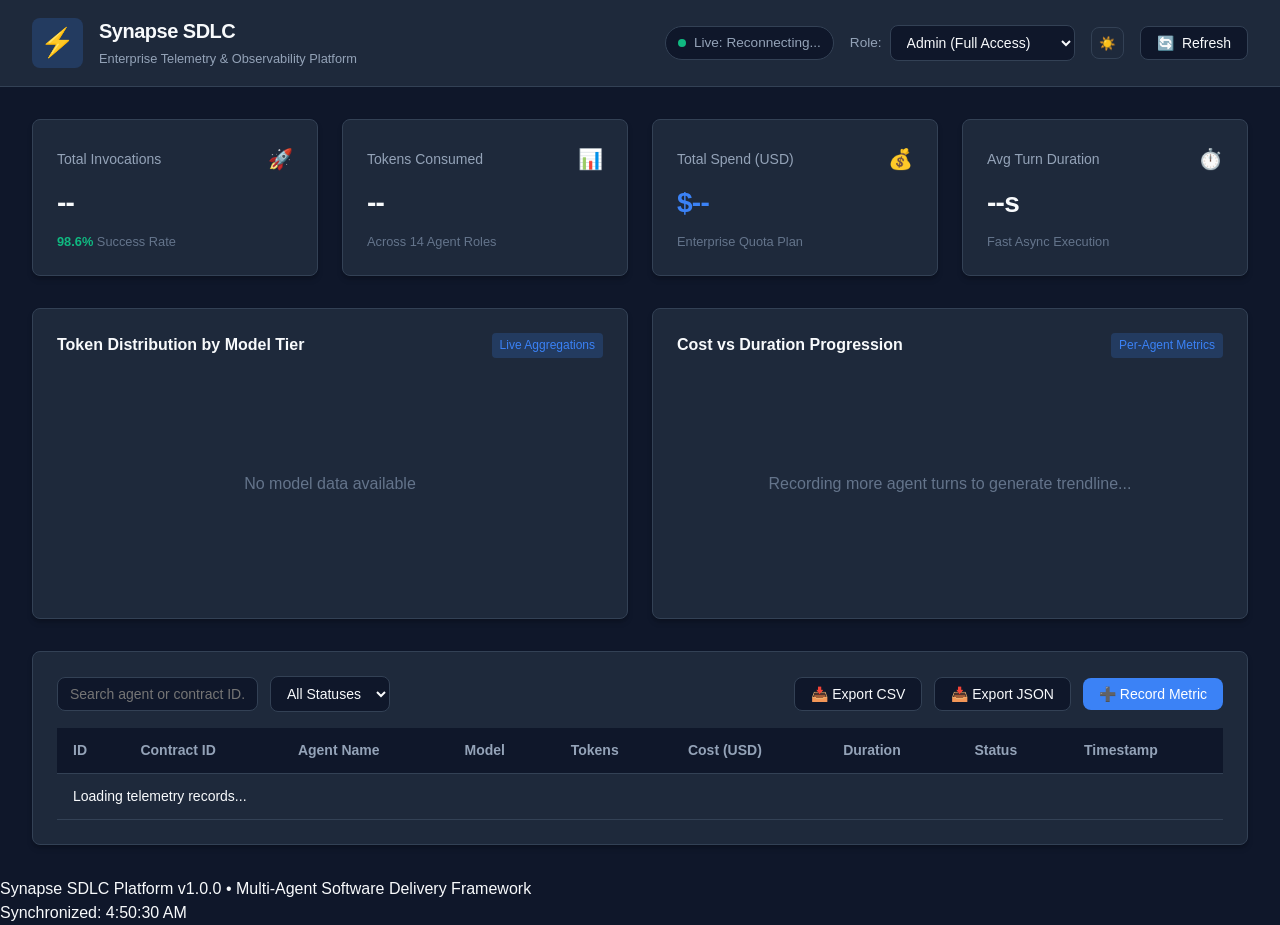
==== index.html @ 33625851 "feat(telemetry-platform): complete SDLC delivery for enterprise dashboard and real-time SSE stream" ====
<!DOCTYPE html>
<html lang="en" data-theme="dark">
<head>
  <meta charset="UTF-8">
  <meta name="viewport" content="width=device-width, initial-scale=1.0">
  <title>Synapse SDLC — Enterprise Telemetry & Observability Hub</title>
  <link rel="stylesheet" href="styles.css">
</head>
<body>
  <div class="app-shell">
    <!-- Top Navigation Header -->
    <header class="top-nav">
      <div class="nav-brand">
        <div class="brand-logo">⚡</div>
        <div>
          <h1>Synapse SDLC</h1>
          <span class="brand-subtitle">Enterprise Telemetry & Observability Platform</span>
        </div>
      </div>
      
      <div class="nav-actions">
        <!-- Live Status Pill -->
        <div class="status-indicator">
          <span class="status-dot pulse"></span>
          <span id="system-status-text">Live: Ready</span>
        </div>

        <!-- Role Selector -->
        <div class="role-selector-wrap">
          <label for="role-select">Role:</label>
          <select id="role-select" class="control-select">
            <option value="admin" selected>Admin (Full Access)</option>
            <option value="operator">Operator (Read/Write)</option>
            <option value="viewer">Viewer (Read Only)</option>
          </select>
        </div>

        <!-- Theme Toggle -->
        <button id="theme-toggle" class="btn-icon" title="Toggle Light/Dark Theme">
          <span id="theme-icon">☀️</span>
        </button>

        <!-- Refresh Button -->
        <button id="btn-refresh" class="btn btn-secondary">
          <span>🔄</span> Refresh
        </button>
      </div>
    </header>

    <!-- Main Content Area -->
    <main class="main-content">
      <!-- KPI Stats Banner -->
      <section class="kpi-grid">
        <div class="kpi-card">
          <div class="kpi-header">
            <span class="kpi-title">Total Invocations</span>
            <span class="kpi-icon">🚀</span>
          </div>
          <div class="kpi-value" id="kpi-total-runs">--</div>
          <div class="kpi-subtitle"><span class="trend-up" id="kpi-success-rate">98.6%</span> Success Rate</div>
        </div>

        <div class="kpi-card">
          <div class="kpi-header">
            <span class="kpi-title">Tokens Consumed</span>
            <span class="kpi-icon">📊</span>
          </div>
          <div class="kpi-value" id="kpi-total-tokens">--</div>
          <div class="kpi-subtitle">Across 14 Agent Roles</div>
        </div>

        <div class="kpi-card">
          <div class="kpi-header">
            <span class="kpi-title">Total Spend (USD)</span>
            <span class="kpi-icon">💰</span>
          </div>
          <div class="kpi-value highlight" id="kpi-total-spend">$--</div>
          <div class="kpi-subtitle">Enterprise Quota Plan</div>
        </div>

        <div class="kpi-card">
          <div class="kpi-header">
            <span class="kpi-title">Avg Turn Duration</span>
            <span class="kpi-icon">⏱️</span>
          </div>
          <div class="kpi-value" id="kpi-avg-duration">--s</div>
          <div class="kpi-subtitle">Fast Async Execution</div>
        </div>
      </section>

      <!-- Charts Section -->
      <section class="charts-grid">
        <div class="chart-card">
          <div class="chart-header">
            <h3>Token Distribution by Model Tier</h3>
            <span class="badge">Live Aggregations</span>
          </div>
          <div class="chart-body" id="model-chart-container">
            <!-- Native SVG Bar Chart dynamically injected here -->
          </div>
        </div>

        <div class="chart-card">
          <div class="chart-header">
            <h3>Cost vs Duration Progression</h3>
            <span class="badge">Per-Agent Metrics</span>
          </div>
          <div class="chart-body" id="timeline-chart-container">
            <!-- Native SVG Timeline / Line Chart dynamically injected here -->
          </div>
        </div>
      </section>

      <!-- Interactive Data Table & Controls -->
      <section class="table-section">
        <div class="table-controls-bar">
          <div class="filter-group">
            <input type="text" id="filter-search" class="control-input" placeholder="Search agent or contract ID...">
            <select id="filter-status" class="control-select">
              <option value="all">All Statuses</option>
              <option value="success">Success</option>
              <option value="warning">Warning</option>
              <option value="error">Error</option>
            </select>
          </div>

          <div class="action-group">
            <button id="btn-export-csv" class="btn btn-secondary">📥 Export CSV</button>
            <button id="btn-export-json" class="btn btn-secondary">📥 Export JSON</button>
            <button id="btn-add-metric" class="btn btn-primary">➕ Record Metric</button>
            <button id="btn-purge-data" class="btn btn-danger" style="display:none;">🗑️ Purge</button>
          </div>
        </div>

        <!-- Telemetry Table -->
        <div class="table-container">
          <table class="data-table" id="telemetry-table">
            <thead>
              <tr>
                <th>ID</th>
                <th>Contract ID</th>
                <th>Agent Name</th>
                <th>Model</th>
                <th>Tokens</th>
                <th>Cost (USD)</th>
                <th>Duration</th>
                <th>Status</th>
                <th>Timestamp</th>
              </tr>
            </thead>
            <tbody id="telemetry-tbody">
              <tr>
                <td colspan="9" class="text-center">Loading telemetry records...</td>
              </tr>
            </tbody>
          </table>
        </div>
      </section>
    </main>

    <!-- Modal: Record New Metric -->
    <div id="modal-metric" class="modal-backdrop" style="display: none;">
      <div class="modal-box">
        <div class="modal-header">
          <h3>Record Agent Turn Metric</h3>
          <button id="modal-close" class="btn-close">&times;</button>
        </div>
        <form id="form-record-metric">
          <div class="form-group">
            <label>Agent Contract ID:</label>
            <select id="form-contract-id" class="control-select" required>
              <option value="AC-ORCH">AC-ORCH (Synapse Master Orchestrator)</option>
              <option value="AC-000">AC-000 (Ticket Analyzer)</option>
              <option value="AC-001">AC-001 (Problem Decomposer)</option>
              <option value="AC-002">AC-002 (Design Architect)</option>
              <option value="AC-002A">AC-002A (Design Critic)</option>
              <option value="AC-003A">AC-003A (Scaffolder)</option>
              <option value="AC-003B">AC-003B (Code Builder)</option>
              <option value="AC-003C">AC-003C (Targeted Fixer)</option>
              <option value="AC-004">AC-004 (Requirement Verifier)</option>
              <option value="AC-005">AC-005 (Risk Critic)</option>
              <option value="AC-006">AC-006 (Automated Test Engineer)</option>
              <option value="AC-007">AC-007 (Documentation Engine)</option>
              <option value="AC-008">AC-008 (IaC & DevOps Specialist)</option>
              <option value="AC-009">AC-009 (Automated Code Reviewer)</option>
            </select>
          </div>

          <div class="form-group">
            <label>Model Engine:</label>
            <select id="form-model" class="control-select" required>
              <option value="Claude Sonnet 5">Claude Sonnet 5 (Reasoning Tier)</option>
              <option value="GPT-5.3-Codex">GPT-5.3-Codex (Coding Tier)</option>
              <option value="Claude Haiku 4.5">Claude Haiku 4.5 (Ingestion Tier)</option>
              <option value="Gemini 3.8 Flash">Gemini 3.8 Flash</option>
              <option value="GPT-4o">GPT-4o</option>
            </select>
          </div>

          <div class="form-row">
            <div class="form-group">
              <label>Tokens Consumed:</label>
              <input type="number" id="form-tokens" class="control-input" value="2500" min="1" required>
            </div>
            <div class="form-group">
              <label>Duration (seconds):</label>
              <input type="number" id="form-duration" class="control-input" step="0.1" value="1.5" min="0.01" required>
            </div>
          </div>

          <div class="form-group">
            <label>Execution Status:</label>
            <select id="form-status" class="control-select">
              <option value="success" selected>Success</option>
              <option value="warning">Warning</option>
              <option value="error">Error</option>
            </select>
          </div>

          <div class="modal-footer">
            <button type="button" id="btn-cancel-modal" class="btn btn-secondary">Cancel</button>
            <button type="submit" class="btn btn-primary">Save Metric</button>
          </div>
        </form>
      </div>
    </div>

    <!-- Toast Container -->
    <div id="toast-container" class="toast-container"></div>

    <!-- Footer -->
    <footer class="app-footer">
      <div>Synapse SDLC Platform v1.0.0 &bull; Multi-Agent Software Delivery Framework</div>
      <div id="footer-last-sync">Synchronized: Live</div>
    </footer>
  </div>

  <script src="app.js"></script>
</body>
</html>
---- styles.css ----
/* Modern CSS Design System with Dark/Light Variable Engine */

:root {
  --bg-primary: #0f172a;
  --bg-secondary: #1e293b;
  --bg-card: #1e293b;
  --border-color: #334155;
  --text-primary: #f8fafc;
  --text-secondary: #94a3b8;
  --text-muted: #64748b;
  --accent-primary: #3b82f6;
  --accent-hover: #2563eb;
  --accent-glow: rgba(59, 130, 246, 0.2);
  --success: #10b981;
  --warning: #f59e0b;
  --danger: #ef4444;
  --card-shadow: 0 4px 6px -1px rgba(0, 0, 0, 0.2), 0 2px 4px -2px rgba(0, 0, 0, 0.2);
  --radius: 8px;
  --font-family: -apple-system, BlinkMacSystemFont, "Segoe UI", Roboto, Oxygen, Ubuntu, Cantarell, sans-serif;
}

[data-theme="light"] {
  --bg-primary: #f8fafc;
  --bg-secondary: #ffffff;
  --bg-card: #ffffff;
  --border-color: #e2e8f0;
  --text-primary: #0f172a;
  --text-secondary: #475569;
  --text-muted: #94a3b8;
  --accent-primary: #2563eb;
  --accent-hover: #1d4ed8;
  --accent-glow: rgba(37, 99, 235, 0.15);
  --card-shadow: 0 4px 6px -1px rgba(0, 0, 0, 0.05), 0 2px 4px -2px rgba(0, 0, 0, 0.05);
}

* {
  box-sizing: border-box;
  margin: 0;
  padding: 0;
}

body {
  font-family: var(--font-family);
  background-color: var(--bg-primary);
  color: var(--text-primary);
  min-height: 100vh;
  line-height: 1.5;
  transition: background-color 0.2s, color 0.2s;
}

.app-shell {
  display: flex;
  flex-direction: column;
  min-height: 100vh;
}

/* Top Navigation */
.top-nav {
  display: flex;
  justify-content: space-between;
  align-items: center;
  padding: 1rem 2rem;
  background-color: var(--bg-secondary);
  border-bottom: 1px solid var(--border-color);
}

.nav-brand {
  display: flex;
  align-items: center;
  gap: 1rem;
}

.brand-logo {
  font-size: 1.75rem;
  background: var(--accent-glow);
  padding: 0.25rem 0.5rem;
  border-radius: var(--radius);
}

.nav-brand h1 {
  font-size: 1.25rem;
  font-weight: 700;
  letter-spacing: -0.025em;
}

.brand-subtitle {
  font-size: 0.8rem;
  color: var(--text-secondary);
}

.nav-actions {
  display: flex;
  align-items: center;
  gap: 1rem;
}

.status-indicator {
  display: flex;
  align-items: center;
  gap: 0.5rem;
  font-size: 0.85rem;
  color: var(--text-secondary);
  background: var(--bg-primary);
  padding: 0.35rem 0.75rem;
  border-radius: 9999px;
  border: 1px solid var(--border-color);
}

.status-dot {
  width: 8px;
  height: 8px;
  border-radius: 50%;
  background-color: var(--success);
}

.pulse {
  animation: pulse-animation 2s infinite;
}

@keyframes pulse-animation {
  0% { transform: scale(0.95); box-shadow: 0 0 0 0 rgba(16, 185, 129, 0.7); }
  70% { transform: scale(1); box-shadow: 0 0 0 6px rgba(16, 185, 129, 0); }
  100% { transform: scale(0.95); box-shadow: 0 0 0 0 rgba(16, 185, 129, 0); }
}

.role-selector-wrap {
  display: flex;
  align-items: center;
  gap: 0.5rem;
  font-size: 0.85rem;
  color: var(--text-secondary);
}

/* Main Layout */
.main-content {
  flex: 1;
  padding: 2rem;
  max-width: 1400px;
  margin: 0 auto;
  width: 100%;
  display: flex;
  flex-direction: column;
  gap: 2rem;
}

/* KPI Grid */
.kpi-grid {
  display: grid;
  grid-template-columns: repeat(auto-fit, minmax(240px, 1fr));
  gap: 1.5rem;
}

.kpi-card {
  background-color: var(--bg-card);
  border: 1px solid var(--border-color);
  border-radius: var(--radius);
  padding: 1.5rem;
  box-shadow: var(--card-shadow);
  display: flex;
  flex-direction: column;
  gap: 0.5rem;
}

.kpi-header {
  display: flex;
  justify-content: space-between;
  align-items: center;
}

.kpi-title {
  font-size: 0.875rem;
  color: var(--text-secondary);
  font-weight: 500;
}

.kpi-icon {
  font-size: 1.25rem;
}

.kpi-value {
  font-size: 1.75rem;
  font-weight: 700;
  letter-spacing: -0.025em;
}

.kpi-value.highlight {
  color: var(--accent-primary);
}

.kpi-subtitle {
  font-size: 0.8rem;
  color: var(--text-muted);
}

.trend-up {
  color: var(--success);
  font-weight: 600;
}

/* Charts Grid */
.charts-grid {
  display: grid;
  grid-template-columns: repeat(auto-fit, minmax(450px, 1fr));
  gap: 1.5rem;
}

.chart-card {
  background-color: var(--bg-card);
  border: 1px solid var(--border-color);
  border-radius: var(--radius);
  padding: 1.5rem;
  box-shadow: var(--card-shadow);
}

.chart-header {
  display: flex;
  justify-content: space-between;
  align-items: center;
  margin-bottom: 1rem;
}

.chart-header h3 {
  font-size: 1rem;
  font-weight: 600;
}

.badge {
  font-size: 0.75rem;
  background: var(--accent-glow);
  color: var(--accent-primary);
  padding: 0.2rem 0.5rem;
  border-radius: 4px;
  font-weight: 500;
}

.chart-body {
  height: 220px;
  display: flex;
  align-items: center;
  justify-content: center;
}

/* Table Section */
.table-section {
  background-color: var(--bg-card);
  border: 1px solid var(--border-color);
  border-radius: var(--radius);
  padding: 1.5rem;
  box-shadow: var(--card-shadow);
  display: flex;
  flex-direction: column;
  gap: 1rem;
}

.table-controls-bar {
  display: flex;
  justify-content: space-between;
  align-items: center;
  flex-wrap: wrap;
  gap: 1rem;
}

.filter-group, .action-group {
  display: flex;
  align-items: center;
  gap: 0.75rem;
  flex-wrap: wrap;
}

.table-container {
  overflow-x: auto;
}

.data-table {
  width: 100%;
  border-collapse: collapse;
  text-align: left;
  font-size: 0.875rem;
}

.data-table th {
  background-color: var(--bg-primary);
  padding: 0.75rem 1rem;
  color: var(--text-secondary);
  font-weight: 600;
  border-bottom: 1px solid var(--border-color);
}

.data-table td {
  padding: 0.75rem 1rem;
  border-bottom: 1px solid var(--border-color);
  color: var(--text-primary);
}

.data-table tr:hover {
  background-color: rgba(59, 130, 246, 0.05);
}

.tag {
  display: inline-block;
  padding: 0.2rem 0.5rem;
  border-radius: 4px;
  font-size: 0.75rem;
  font-weight: 600;
  text-transform: uppercase;
}

.tag-success { background: rgba(16, 185, 129, 0.15); color: var(--success); }
.tag-warning { background: rgba(245, 158, 11, 0.15); color: var(--warning); }
.tag-error { background: rgba(239, 68, 68, 0.15); color: var(--danger); }

/* Buttons & Inputs */
.btn {
  padding: 0.5rem 1rem;
  border-radius: var(--radius);
  border: none;
  font-size: 0.875rem;
  font-weight: 500;
  cursor: pointer;
  display: inline-flex;
  align-items: center;
  gap: 0.5rem;
  transition: all 0.15s;
}

.btn-primary {
  background-color: var(--accent-primary);
  color: #ffffff;
}

.btn-primary:hover { background-color: var(--accent-hover); }

.btn-secondary {
  background-color: var(--bg-primary);
  color: var(--text-primary);
  border: 1px solid var(--border-color);
}

.btn-secondary:hover { background-color: var(--border-color); }

.btn-danger {
  background-color: var(--danger);
  color: #ffffff;
}

.btn-icon {
  background: none;
  border: 1px solid var(--border-color);
  border-radius: var(--radius);
  padding: 0.45rem;
  cursor: pointer;
  color: var(--text-primary);
}

.control-input, .control-select {
  background-color: var(--bg-primary);
  color: var(--text-primary);
  border: 1px solid var(--border-color);
  padding: 0.5rem 0.75rem;
  border-radius: var(--radius);
  font-size: 0.875rem;
  outline: none;
}

.control-input:focus, .control-select:focus {
  border-color: var(--accent-primary);
}

/* Modal */
.modal-backdrop {
  position: fixed;
  top: 0; left: 0; right: 0; bottom: 0;
  background: rgba(0, 0, 0, 0.6);
  display: flex;
  align-items: center;
  justify-content: center;
  z-index: 999;
}

.modal-box {
  background: var(--bg-card);
  border: 1px solid var(--border-color);
  border-radius: var(--radius);
  width: 90%;
  max-width: 500px;
  padding: 1.5rem;
  box-shadow: 0 20px 25px -5px rgba(0, 0, 0, 0.5);
}

.modal-header {
  display: flex;
  justify-content: space-between;
  align-items: center;
  margin-bottom: 1.25rem;
}

.btn-close {
  background: none;
  border: none;
  font-size: 1.5rem;
  color: var(--text-secondary);
  cursor: pointer;
}

.form-group {
  margin-bottom: 1rem;
  display: flex;
  flex-direction: column;
  gap: 0.35rem;
}

.form-group label {
  font-size: 0.85rem;
  color: var(--text-secondary);
}

.form-row {
  display: grid;
  grid-template-columns: 1fr 1fr;
  gap: 1rem;
}

.modal-footer {
  display: flex;
  justify-content: flex-end;
  gap: 0.75rem;
  margin-top: 1.5rem;
}

/* Toast Notifications */
.toast-container {
  position: fixed;
  bottom: 2rem;
  right: 2rem;
  display: flex;
  flex-direction: column;
  gap: 0.75rem;
  z-index: 1000;
  pointer-events: none;
}

.toast {
  background: var(--bg-secondary);
  border: 1px solid var(--border-color);
  color: var(--text-primary);
  padding: 0.75rem 1.25rem;
  border-radius: var(--radius);
  box-shadow: 0 10px 15px -3px rgba(0, 0, 0, 0.3);
  font-size: 0.875rem;
  display: flex;
  align-items: center;
  gap: 0.75rem;
  animation: slide-in 0.3s cubic-bezier(0.16, 1, 0.3, 1);
  pointer-events: auto;
  min-width: 280px;
  max-width: 400px;
}

.toast-success { border-left: 4px solid var(--success); }
.toast-warning { border-left: 4px solid var(--warning); }
.toast-error { border-left: 4px solid var(--danger); }
.toast-info { border-left: 4px solid var(--accent-primary); }

@keyframes slide-in {
  from { transform: translateX(100%); opacity: 0; }
  to { transform: translateX(0); opacity: 1; }
}
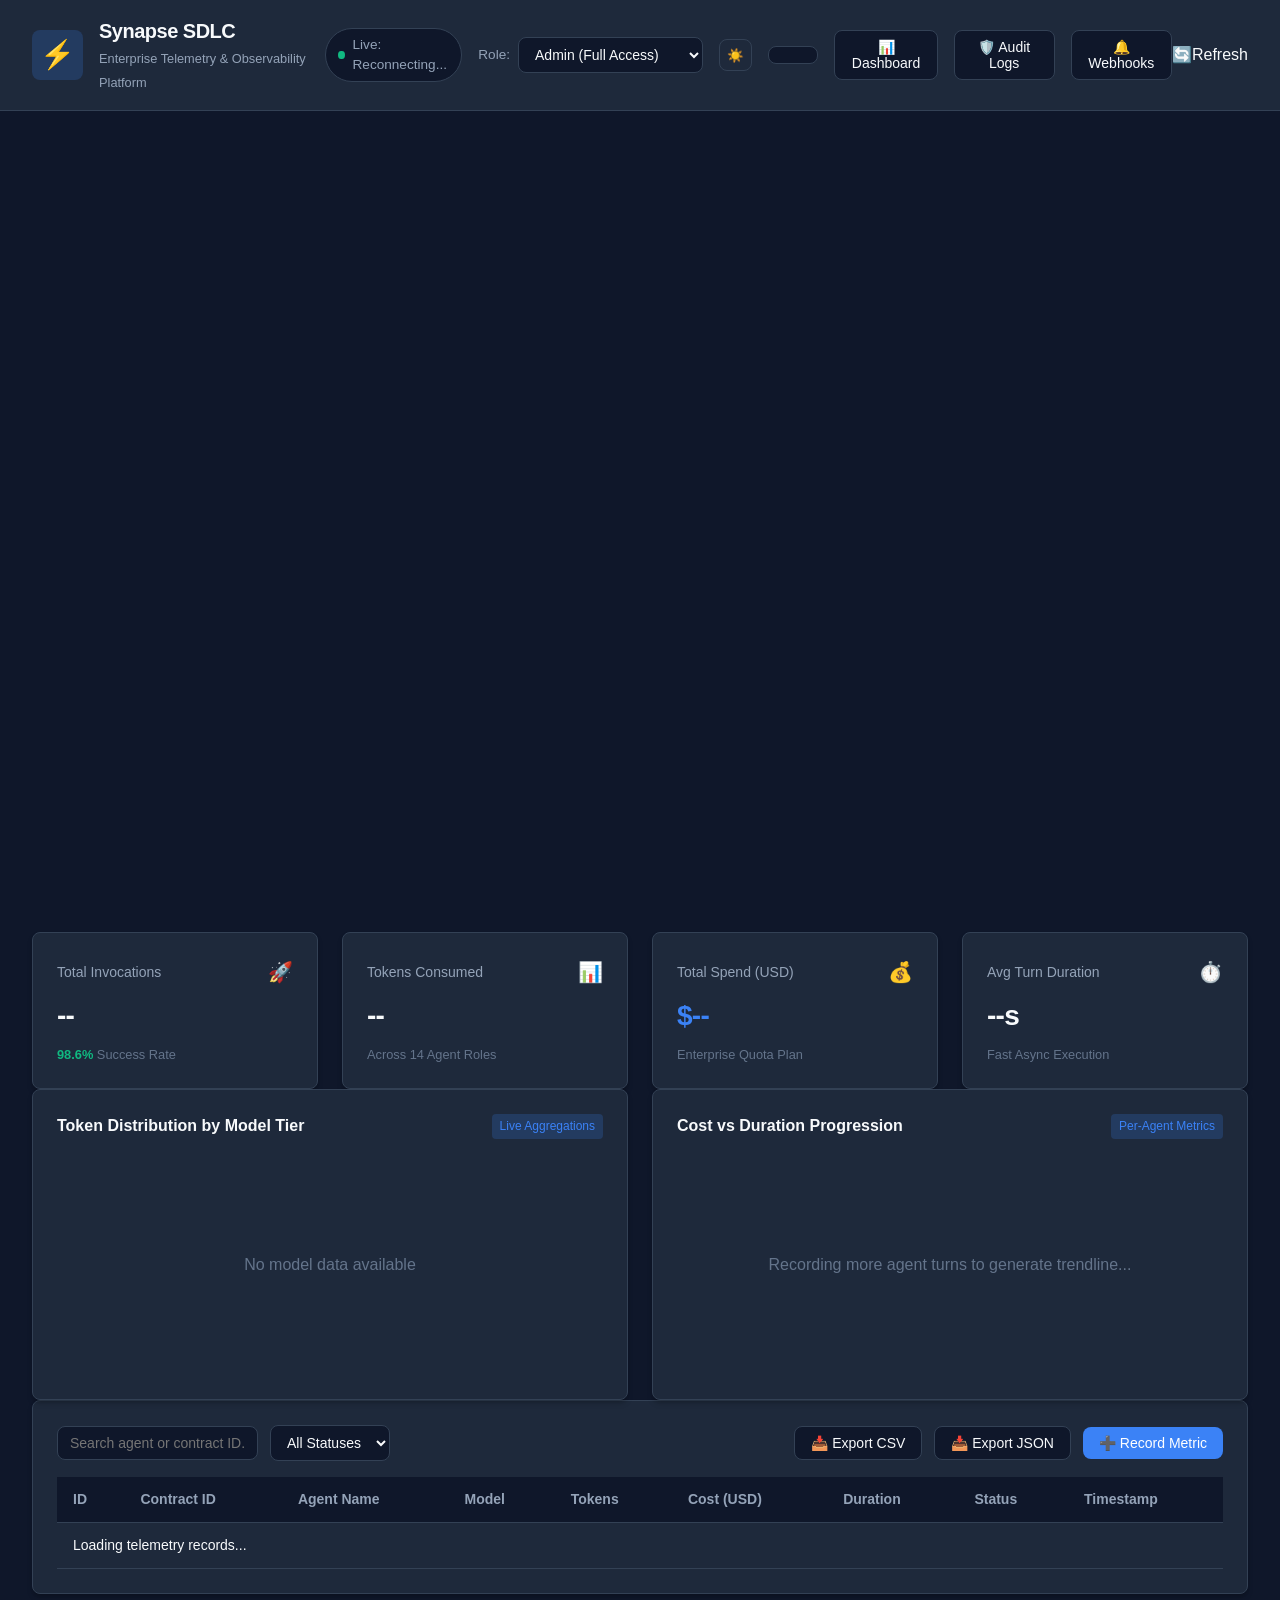
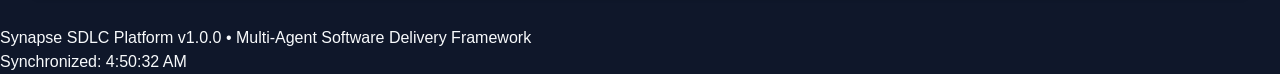
==== commit ea8a4b04: "feat(audit-and-webhooks): complete Ticket 3 enterprise audit logging and webhook alerting" ====
--- a/index.html
+++ b/index.html
@@ -42,6 +42,13 @@
 
         <!-- Refresh Button -->
         <button id="btn-refresh" class="btn btn-secondary">
+          <!-- Tab Navigation -->
+          <div class="nav-tabs" style="display:flex; gap:0.5rem; margin-right:1rem;">
+            <button id="tab-dashboard" class="btn btn-secondary active">📊 Dashboard</button>
+            <button id="tab-audit" class="btn btn-secondary">🛡️ Audit Logs</button>
+            <button id="tab-webhooks" class="btn btn-secondary">🔔 Webhooks</button>
+          </div>
+
           <span>🔄</span> Refresh
         </button>
       </div>
@@ -49,113 +56,209 @@
 
     <!-- Main Content Area -->
     <main class="main-content">
-      <!-- KPI Stats Banner -->
-      <section class="kpi-grid">
-        <div class="kpi-card">
-          <div class="kpi-header">
-            <span class="kpi-title">Total Invocations</span>
-            <span class="kpi-icon">🚀</span>
-          </div>
-          <div class="kpi-value" id="kpi-total-runs">--</div>
-          <div class="kpi-subtitle"><span class="trend-up" id="kpi-success-rate">98.6%</span> Success Rate</div>
-        </div>
-
-        <div class="kpi-card">
-          <div class="kpi-header">
-            <span class="kpi-title">Tokens Consumed</span>
-            <span class="kpi-icon">📊</span>
-          </div>
-          <div class="kpi-value" id="kpi-total-tokens">--</div>
-          <div class="kpi-subtitle">Across 14 Agent Roles</div>
-        </div>
-
-        <div class="kpi-card">
-          <div class="kpi-header">
-            <span class="kpi-title">Total Spend (USD)</span>
-            <span class="kpi-icon">💰</span>
-          </div>
-          <div class="kpi-value highlight" id="kpi-total-spend">$--</div>
-          <div class="kpi-subtitle">Enterprise Quota Plan</div>
-        </div>
-
-        <div class="kpi-card">
-          <div class="kpi-header">
-            <span class="kpi-title">Avg Turn Duration</span>
-            <span class="kpi-icon">⏱️</span>
-          </div>
-          <div class="kpi-value" id="kpi-avg-duration">--s</div>
-          <div class="kpi-subtitle">Fast Async Execution</div>
-        </div>
-      </section>
-
-      <!-- Charts Section -->
-      <section class="charts-grid">
-        <div class="chart-card">
-          <div class="chart-header">
-            <h3>Token Distribution by Model Tier</h3>
-            <span class="badge">Live Aggregations</span>
-          </div>
-          <div class="chart-body" id="model-chart-container">
-            <!-- Native SVG Bar Chart dynamically injected here -->
-          </div>
-        </div>
-
-        <div class="chart-card">
-          <div class="chart-header">
-            <h3>Cost vs Duration Progression</h3>
-            <span class="badge">Per-Agent Metrics</span>
-          </div>
-          <div class="chart-body" id="timeline-chart-container">
-            <!-- Native SVG Timeline / Line Chart dynamically injected here -->
-          </div>
-        </div>
-      </section>
-
-      <!-- Interactive Data Table & Controls -->
-      <section class="table-section">
-        <div class="table-controls-bar">
-          <div class="filter-group">
-            <input type="text" id="filter-search" class="control-input" placeholder="Search agent or contract ID...">
-            <select id="filter-status" class="control-select">
-              <option value="all">All Statuses</option>
-              <option value="success">Success</option>
-              <option value="warning">Warning</option>
-              <option value="error">Error</option>
-            </select>
-          </div>
-
-          <div class="action-group">
-            <button id="btn-export-csv" class="btn btn-secondary">📥 Export CSV</button>
-            <button id="btn-export-json" class="btn btn-secondary">📥 Export JSON</button>
-            <button id="btn-add-metric" class="btn btn-primary">➕ Record Metric</button>
-            <button id="btn-purge-data" class="btn btn-danger" style="display:none;">🗑️ Purge</button>
-          </div>
-        </div>
-
-        <!-- Telemetry Table -->
-        <div class="table-container">
-          <table class="data-table" id="telemetry-table">
-            <thead>
-              <tr>
-                <th>ID</th>
-                <th>Contract ID</th>
-                <th>Agent Name</th>
-                <th>Model</th>
-                <th>Tokens</th>
-                <th>Cost (USD)</th>
-                <th>Duration</th>
-                <th>Status</th>
-                <th>Timestamp</th>
-              </tr>
-            </thead>
-            <tbody id="telemetry-tbody">
-              <tr>
-                <td colspan="9" class="text-center">Loading telemetry records...</td>
-              </tr>
-            </tbody>
-          </table>
-        </div>
-      </section>
+      <!-- VIEW 1: Main Dashboard -->
+      <div id="view-dashboard" class="view-panel">
+        <!-- KPI Stats Banner -->
+        <section class="kpi-grid">
+          <div class="kpi-card">
+            <div class="kpi-header">
+              <span class="kpi-title">Total Invocations</span>
+              <span class="kpi-icon">🚀</span>
+            </div>
+            <div class="kpi-value" id="kpi-total-runs">--</div>
+            <div class="kpi-subtitle"><span class="trend-up" id="kpi-success-rate">98.6%</span> Success Rate</div>
+          </div>
+
+          <div class="kpi-card">
+            <div class="kpi-header">
+              <span class="kpi-title">Tokens Consumed</span>
+              <span class="kpi-icon">📊</span>
+            </div>
+            <div class="kpi-value" id="kpi-total-tokens">--</div>
+            <div class="kpi-subtitle">Across 14 Agent Roles</div>
+          </div>
+
+          <div class="kpi-card">
+            <div class="kpi-header">
+              <span class="kpi-title">Total Spend (USD)</span>
+              <span class="kpi-icon">💰</span>
+            </div>
+            <div class="kpi-value highlight" id="kpi-total-spend">$--</div>
+            <div class="kpi-subtitle">Enterprise Quota Plan</div>
+          </div>
+
+          <div class="kpi-card">
+            <div class="kpi-header">
+              <span class="kpi-title">Avg Turn Duration</span>
+              <span class="kpi-icon">⏱️</span>
+            </div>
+            <div class="kpi-value" id="kpi-avg-duration">--s</div>
+            <div class="kpi-subtitle">Fast Async Execution</div>
+          </div>
+        </section>
+
+        <!-- Charts Section -->
+        <section class="charts-grid">
+          <div class="chart-card">
+            <div class="chart-header">
+              <h3>Token Distribution by Model Tier</h3>
+              <span class="badge">Live Aggregations</span>
+            </div>
+            <div class="chart-body" id="model-chart-container">
+              <!-- Native SVG Bar Chart dynamically injected here -->
+            </div>
+          </div>
+
+          <div class="chart-card">
+            <div class="chart-header">
+              <h3>Cost vs Duration Progression</h3>
+              <span class="badge">Per-Agent Metrics</span>
+            </div>
+            <div class="chart-body" id="timeline-chart-container">
+              <!-- Native SVG Timeline / Line Chart dynamically injected here -->
+            </div>
+          </div>
+        </section>
+
+        <!-- Interactive Data Table & Controls -->
+        <section class="table-section">
+          <div class="table-controls-bar">
+            <div class="filter-group">
+              <input type="text" id="filter-search" class="control-input" placeholder="Search agent or contract ID...">
+              <select id="filter-status" class="control-select">
+                <option value="all">All Statuses</option>
+                <option value="success">Success</option>
+                <option value="warning">Warning</option>
+                <option value="error">Error</option>
+              </select>
+            </div>
+
+            <div class="action-group">
+              <button id="btn-export-csv" class="btn btn-secondary">📥 Export CSV</button>
+              <button id="btn-export-json" class="btn btn-secondary">📥 Export JSON</button>
+              <button id="btn-add-metric" class="btn btn-primary">➕ Record Metric</button>
+              <button id="btn-purge-data" class="btn btn-danger" style="display:none;">🗑️ Purge</button>
+            </div>
+          </div>
+
+          <!-- Telemetry Table -->
+          <div class="table-container">
+            <table class="data-table" id="telemetry-table">
+              <thead>
+                <tr>
+                  <th>ID</th>
+                  <th>Contract ID</th>
+                  <th>Agent Name</th>
+                  <th>Model</th>
+                  <th>Tokens</th>
+                  <th>Cost (USD)</th>
+                  <th>Duration</th>
+                  <th>Status</th>
+                  <th>Timestamp</th>
+                </tr>
+              </thead>
+              <tbody id="telemetry-tbody">
+                <tr>
+                  <td colspan="9" class="text-center">Loading telemetry records...</td>
+                </tr>
+              </tbody>
+            </table>
+          </div>
+        </section>
+      </div>
+
+      <!-- VIEW 2: Audit Logs -->
+      <div id="view-audit" class="view-panel" style="display:none;">
+        <section class="table-section">
+          <div class="table-controls-bar">
+            <h3>Enterprise RBAC & Security Audit Trail</h3>
+            <div class="filter-group">
+              <input type="text" id="filter-audit-user" class="control-input" placeholder="Filter by user...">
+              <select id="filter-audit-action" class="control-select">
+                <option value="all">All Actions</option>
+                <option value="WORKSPACE_INIT">WORKSPACE_INIT</option>
+                <option value="AGENT_DISPATCH">AGENT_DISPATCH</option>
+                <option value="METRIC_RECORDED">METRIC_RECORDED</option>
+                <option value="SECURITY_AUDIT">SECURITY_AUDIT</option>
+                <option value="EXPORT_TELEMETRY">EXPORT_TELEMETRY</option>
+                <option value="WEBHOOK_DISPATCH">WEBHOOK_DISPATCH</option>
+              </select>
+              <button id="btn-refresh-audit" class="btn btn-secondary">🔄 Refresh Logs</button>
+            </div>
+          </div>
+          <div class="table-container">
+            <table class="data-table">
+              <thead>
+                <tr>
+                  <th>ID</th>
+                  <th>Action</th>
+                  <th>User</th>
+                  <th>Role</th>
+                  <th>Status</th>
+                  <th>Details</th>
+                  <th>Timestamp</th>
+                </tr>
+              </thead>
+              <tbody id="audit-tbody">
+                <tr><td colspan="7" class="text-center">Loading audit logs...</td></tr>
+              </tbody>
+            </table>
+          </div>
+        </section>
+      </div>
+
+      <!-- VIEW 3: Webhooks & Security -->
+      <div id="view-webhooks" class="view-panel" style="display:none;">
+        <section class="charts-grid">
+          <div class="chart-card">
+            <div class="chart-header">
+              <h3>Real-Time Webhook Alerting</h3>
+              <span class="badge">Outbound Dispatcher</span>
+            </div>
+            <div style="padding: 1rem 0; display: flex; flex-direction: column; gap: 1rem;">
+              <p style="color: var(--text-secondary); font-size: 0.9rem;">
+                Dispatch simulated live alert webhooks to external endpoints (Slack, PagerDuty, Jira, SIEM) on critical token thresholds.
+              </p>
+              <div class="form-group">
+                <label>Alert Trigger Event:</label>
+                <select id="webhook-event-select" class="control-select">
+                  <option value="CRITICAL_SPEND_ALERT">CRITICAL_SPEND_ALERT (Spend > $10.00)</option>
+                  <option value="RATE_LIMIT_WARNING">RATE_LIMIT_WARNING (Burst Traffic Spike)</option>
+                  <option value="SECURITY_GUARD_TRIGGERED">SECURITY_GUARD_TRIGGERED (Secret/Destructive Guard)</option>
+                </select>
+              </div>
+              <button id="btn-trigger-webhook" class="btn btn-primary" style="align-self: flex-start;">
+                🚀 Dispatch Test Webhook
+              </button>
+            </div>
+          </div>
+
+          <div class="chart-card">
+            <div class="chart-header">
+              <h3>Security & Rate Limiter Health</h3>
+              <span class="badge">Active Policy</span>
+            </div>
+            <div style="padding: 1rem 0; display: flex; flex-direction: column; gap: 0.75rem; font-size: 0.875rem;">
+              <div style="display: flex; justify-content: space-between; border-bottom: 1px solid var(--border-color); padding-bottom: 0.5rem;">
+                <span>Sliding Window Rate Limit:</span>
+                <strong style="color: var(--success);">120 req / minute</strong>
+              </div>
+              <div style="display: flex; justify-content: space-between; border-bottom: 1px solid var(--border-color); padding-bottom: 0.5rem;">
+                <span>Path Traversal Guard:</span>
+                <strong style="color: var(--success);">Active (403 Barrier)</strong>
+              </div>
+              <div style="display: flex; justify-content: space-between; border-bottom: 1px solid var(--border-color); padding-bottom: 0.5rem;">
+                <span>CSV Injection Defense:</span>
+                <strong style="color: var(--success);">Active (Formula Prefixing)</strong>
+              </div>
+              <div style="display: flex; justify-content: space-between;">
+                <span>Max Payload Clamp:</span>
+                <strong style="color: var(--accent-primary);">1 MB Strict</strong>
+              </div>
+            </div>
+          </div>
+        </section>
+      </div>
     </main>
 
     <!-- Modal: Record New Metric -->
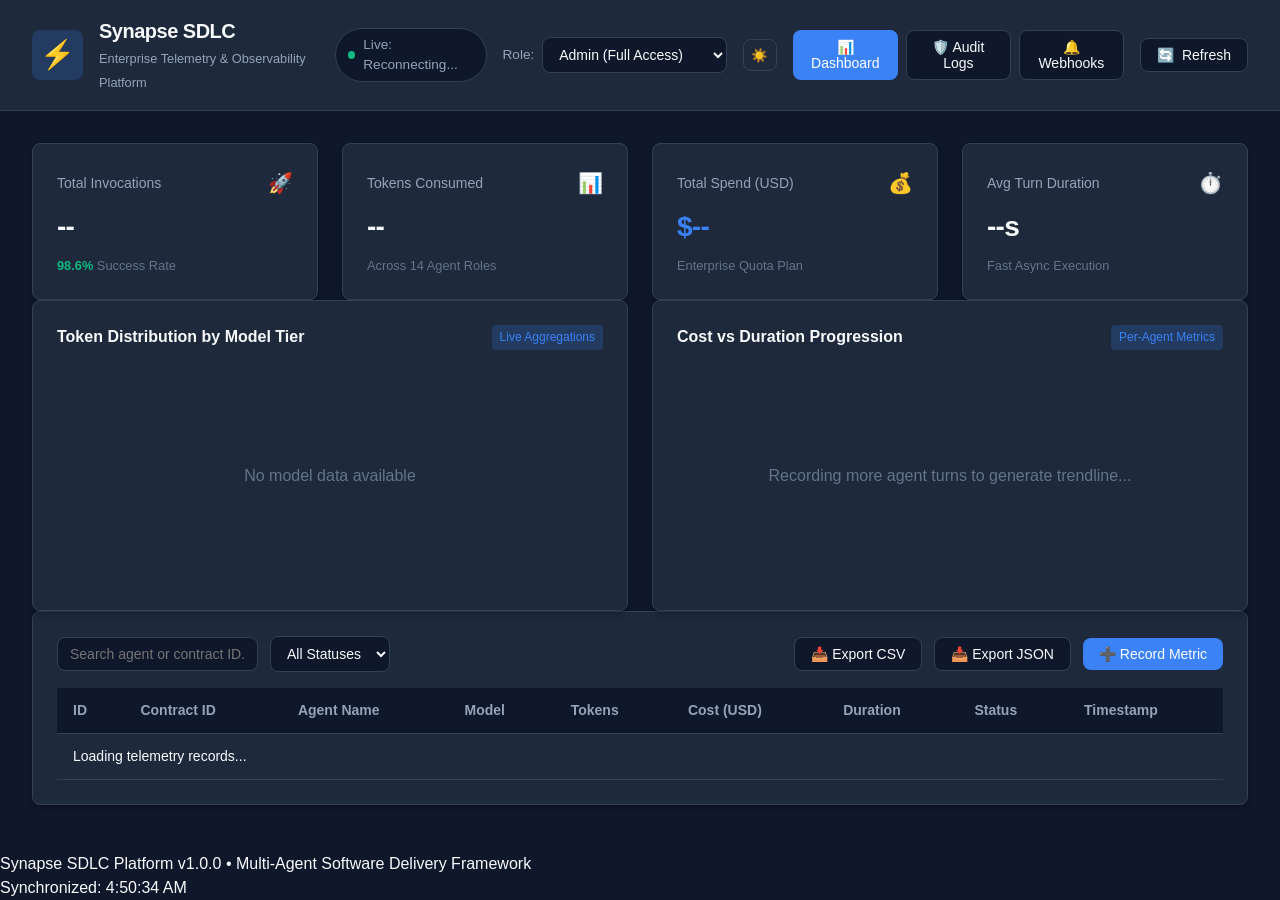
==== commit f42aeeda: "feat(ui): complete genuine navigation tabs and real-time hash routing for dashboard" ====
--- a/index.html
+++ b/index.html
@@ -40,15 +40,15 @@
           <span id="theme-icon">☀️</span>
         </button>
 
+        <!-- Tab Navigation -->
+        <div class="nav-tabs" style="display:flex; gap:0.5rem;">
+          <button id="tab-dashboard" class="btn btn-primary">📊 Dashboard</button>
+          <button id="tab-audit" class="btn btn-secondary">🛡️ Audit Logs</button>
+          <button id="tab-webhooks" class="btn btn-secondary">🔔 Webhooks</button>
+        </div>
+
         <!-- Refresh Button -->
         <button id="btn-refresh" class="btn btn-secondary">
-          <!-- Tab Navigation -->
-          <div class="nav-tabs" style="display:flex; gap:0.5rem; margin-right:1rem;">
-            <button id="tab-dashboard" class="btn btn-secondary active">📊 Dashboard</button>
-            <button id="tab-audit" class="btn btn-secondary">🛡️ Audit Logs</button>
-            <button id="tab-webhooks" class="btn btn-secondary">🔔 Webhooks</button>
-          </div>
-
           <span>🔄</span> Refresh
         </button>
       </div>
@@ -57,7 +57,7 @@
     <!-- Main Content Area -->
     <main class="main-content">
       <!-- VIEW 1: Main Dashboard -->
-      <div id="view-dashboard" class="view-panel">
+      <div id="view-dashboard" class="view-panel" style="display:block;">
         <!-- KPI Stats Banner -->
         <section class="kpi-grid">
           <div class="kpi-card">
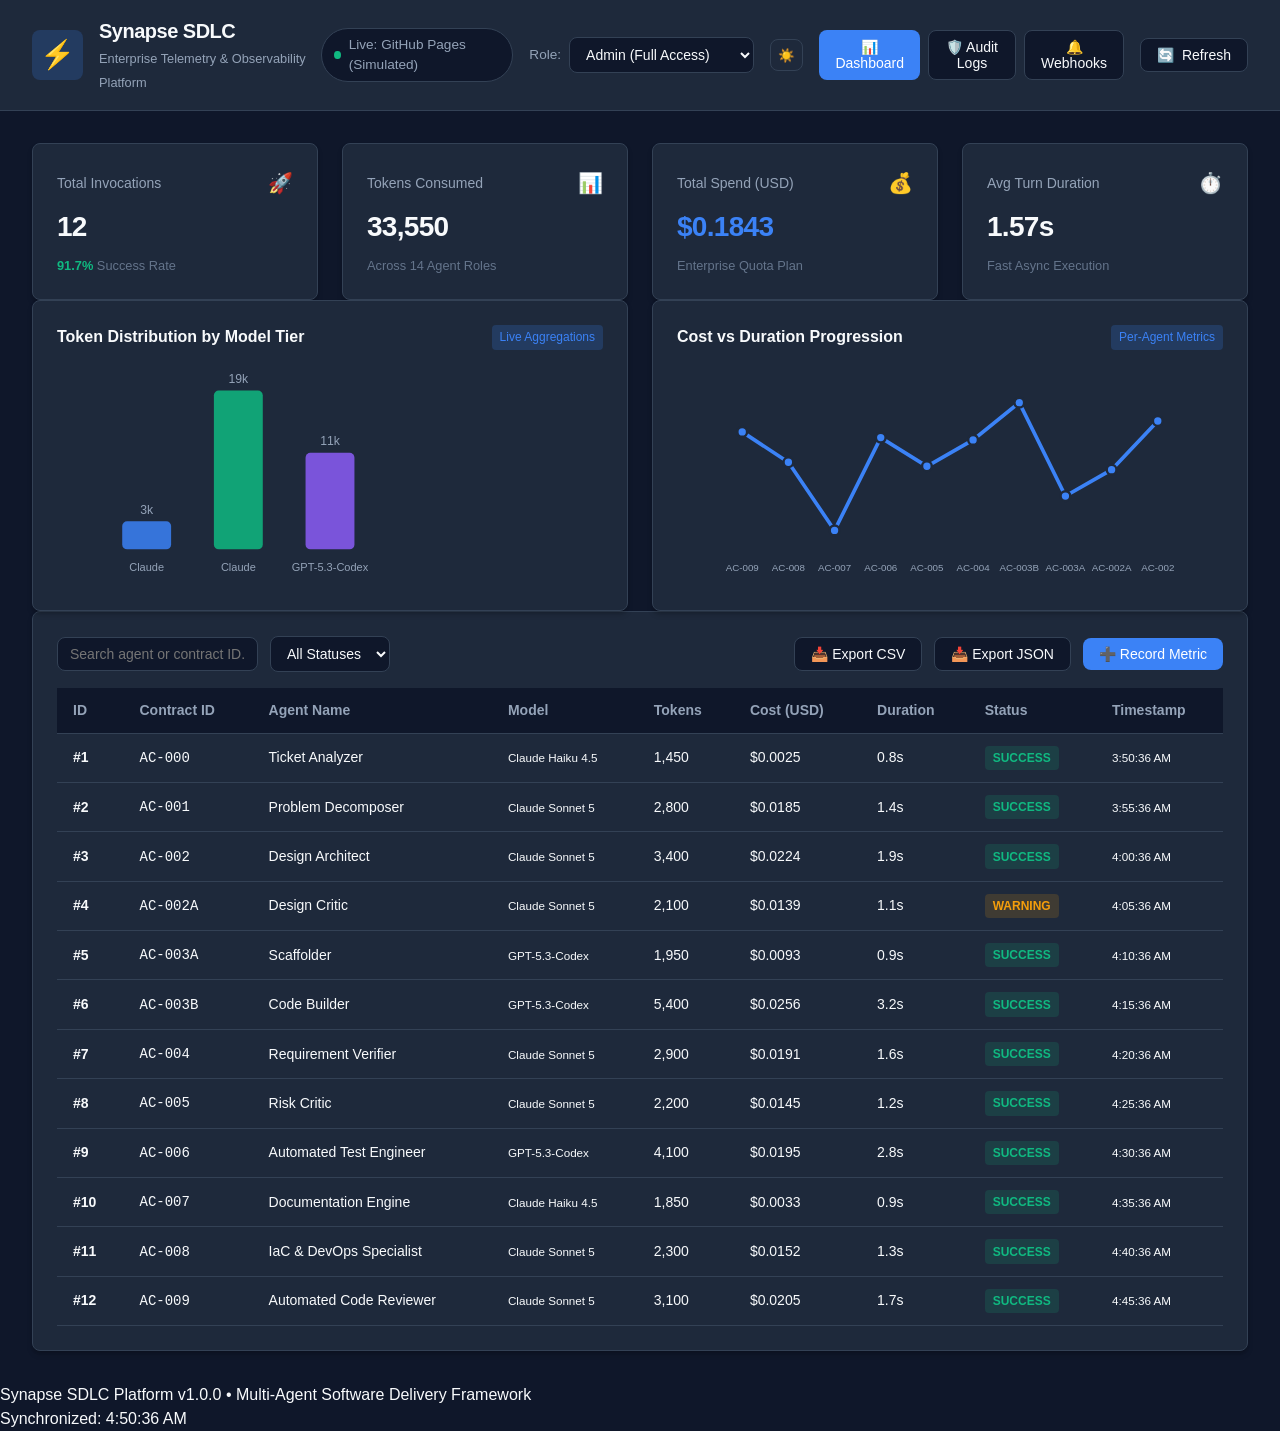
==== commit 9397e931: "fix(cache): add cache-busting meta headers and script query params for instant CDN refresh" ====
--- a/index.html
+++ b/index.html
@@ -2,9 +2,12 @@
 <html lang="en" data-theme="dark">
 <head>
   <meta charset="UTF-8">
+  <meta http-equiv="Cache-Control" content="no-cache, no-store, must-revalidate">
+  <meta http-equiv="Pragma" content="no-cache">
+  <meta http-equiv="Expires" content="0">
   <meta name="viewport" content="width=device-width, initial-scale=1.0">
   <title>Synapse SDLC — Enterprise Telemetry & Observability Hub</title>
-  <link rel="stylesheet" href="styles.css">
+  <link rel="stylesheet" href="styles.css?v=2.0.0">
 </head>
 <body>
   <div class="app-shell">
@@ -338,6 +341,6 @@
     </footer>
   </div>
 
-  <script src="app.js"></script>
+  <script src="app.js?v=2.0.0"></script>
 </body>
 </html>
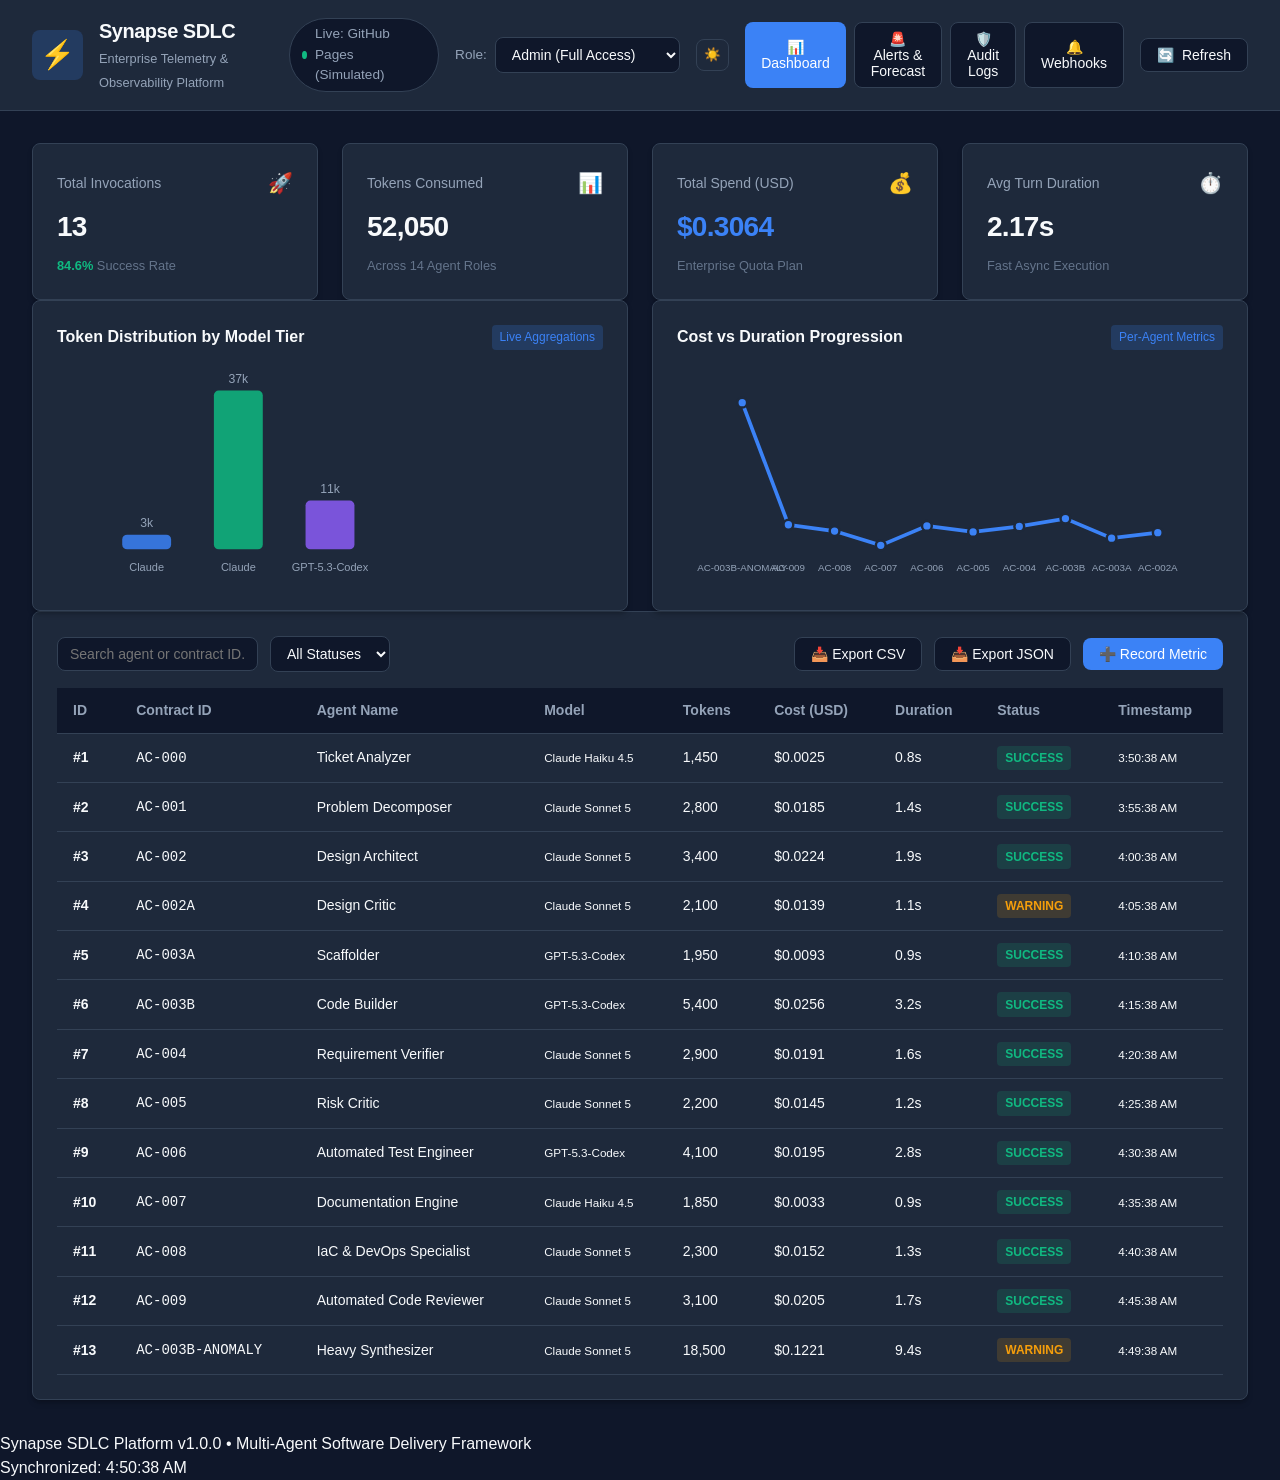
==== commit 18fb70ab: "feat(req-004): implement real-time anomaly detection, alert acknowledgment and 30-day budget forecas" ====
--- a/index.html
+++ b/index.html
@@ -46,6 +46,7 @@
         <!-- Tab Navigation -->
         <div class="nav-tabs" style="display:flex; gap:0.5rem;">
           <button id="tab-dashboard" class="btn btn-primary">📊 Dashboard</button>
+          <button id="tab-alerts" class="btn btn-secondary">🚨 Alerts & Forecast</button>
           <button id="tab-audit" class="btn btn-secondary">🛡️ Audit Logs</button>
           <button id="tab-webhooks" class="btn btn-secondary">🔔 Webhooks</button>
         </div>
@@ -259,6 +260,84 @@
                 <strong style="color: var(--accent-primary);">1 MB Strict</strong>
               </div>
             </div>
+          </div>
+        </section>
+      <!-- VIEW 4: Anomaly Alerts & Predictive Forecasting -->
+      <div id="view-alerts" class="view-panel" style="display:none;">
+        <section class="kpi-grid">
+          <div class="kpi-card">
+            <div class="kpi-header">
+              <span class="kpi-title">Active Anomalies</span>
+              <span class="kpi-icon">🚨</span>
+            </div>
+            <div class="kpi-value highlight" id="kpi-anomaly-count">0</div>
+            <div class="kpi-subtitle">Z-Score Threshold &ge; 1.8&sigma;</div>
+          </div>
+
+          <div class="kpi-card">
+            <div class="kpi-header">
+              <span class="kpi-title">Projected Month-End Spend</span>
+              <span class="kpi-icon">📈</span>
+            </div>
+            <div class="kpi-value" id="kpi-forecast-spend">$0.00</div>
+            <div class="kpi-subtitle">Linear Velocity Model</div>
+          </div>
+
+          <div class="kpi-card">
+            <div class="kpi-header">
+              <span class="kpi-title">Quota Exhaustion Window</span>
+              <span class="kpi-icon">⏳</span>
+            </div>
+            <div class="kpi-value" id="kpi-exhaustion-days">30+ Days</div>
+            <div class="kpi-subtitle" id="kpi-exhaustion-status">Budget Trajectory Healthy</div>
+          </div>
+
+          <div class="kpi-card">
+            <div class="kpi-header">
+              <span class="kpi-title">Daily Burn Rate</span>
+              <span class="kpi-icon">🔥</span>
+            </div>
+            <div class="kpi-value" id="kpi-daily-burn">$0.00/day</div>
+            <div class="kpi-subtitle">Weighted 7-Day Moving Avg</div>
+          </div>
+        </section>
+
+        <!-- 30-Day Budget Projection SVG Chart -->
+        <section class="card" style="margin-top: 1.5rem;">
+          <div class="chart-header">
+            <h3>30-Day Predictive Token Budget Forecast</h3>
+            <span class="badge">95% Confidence Interval Cone</span>
+          </div>
+          <div id="forecast-chart-container" class="chart-container" style="height: 240px; padding: 1rem 0;">
+            <span style="color: var(--text-muted);">Generating budget forecast simulation...</span>
+          </div>
+        </section>
+
+        <!-- Active Anomaly Alerts Table -->
+        <section class="table-card" style="margin-top: 1.5rem;">
+          <div class="table-header">
+            <h3>Real-Time Statistical Anomaly Feed</h3>
+            <button id="btn-refresh-alerts" class="btn btn-secondary btn-sm"><span>🔄</span> Refresh Alerts</button>
+          </div>
+          <div class="table-responsive">
+            <table class="data-table">
+              <thead>
+                <tr>
+                  <th>Alert ID</th>
+                  <th>Severity</th>
+                  <th>Contract / Agent</th>
+                  <th>Model Tier</th>
+                  <th>Anomaly Type</th>
+                  <th>Z-Score</th>
+                  <th>Tokens / Cost</th>
+                  <th>Recommendation</th>
+                  <th>Status / Action</th>
+                </tr>
+              </thead>
+              <tbody id="alerts-tbody">
+                <tr><td colspan="9" class="text-center" style="padding: 1.5rem; color: var(--text-muted);">Scanning for telemetry anomalies...</td></tr>
+              </tbody>
+            </table>
           </div>
         </section>
       </div>
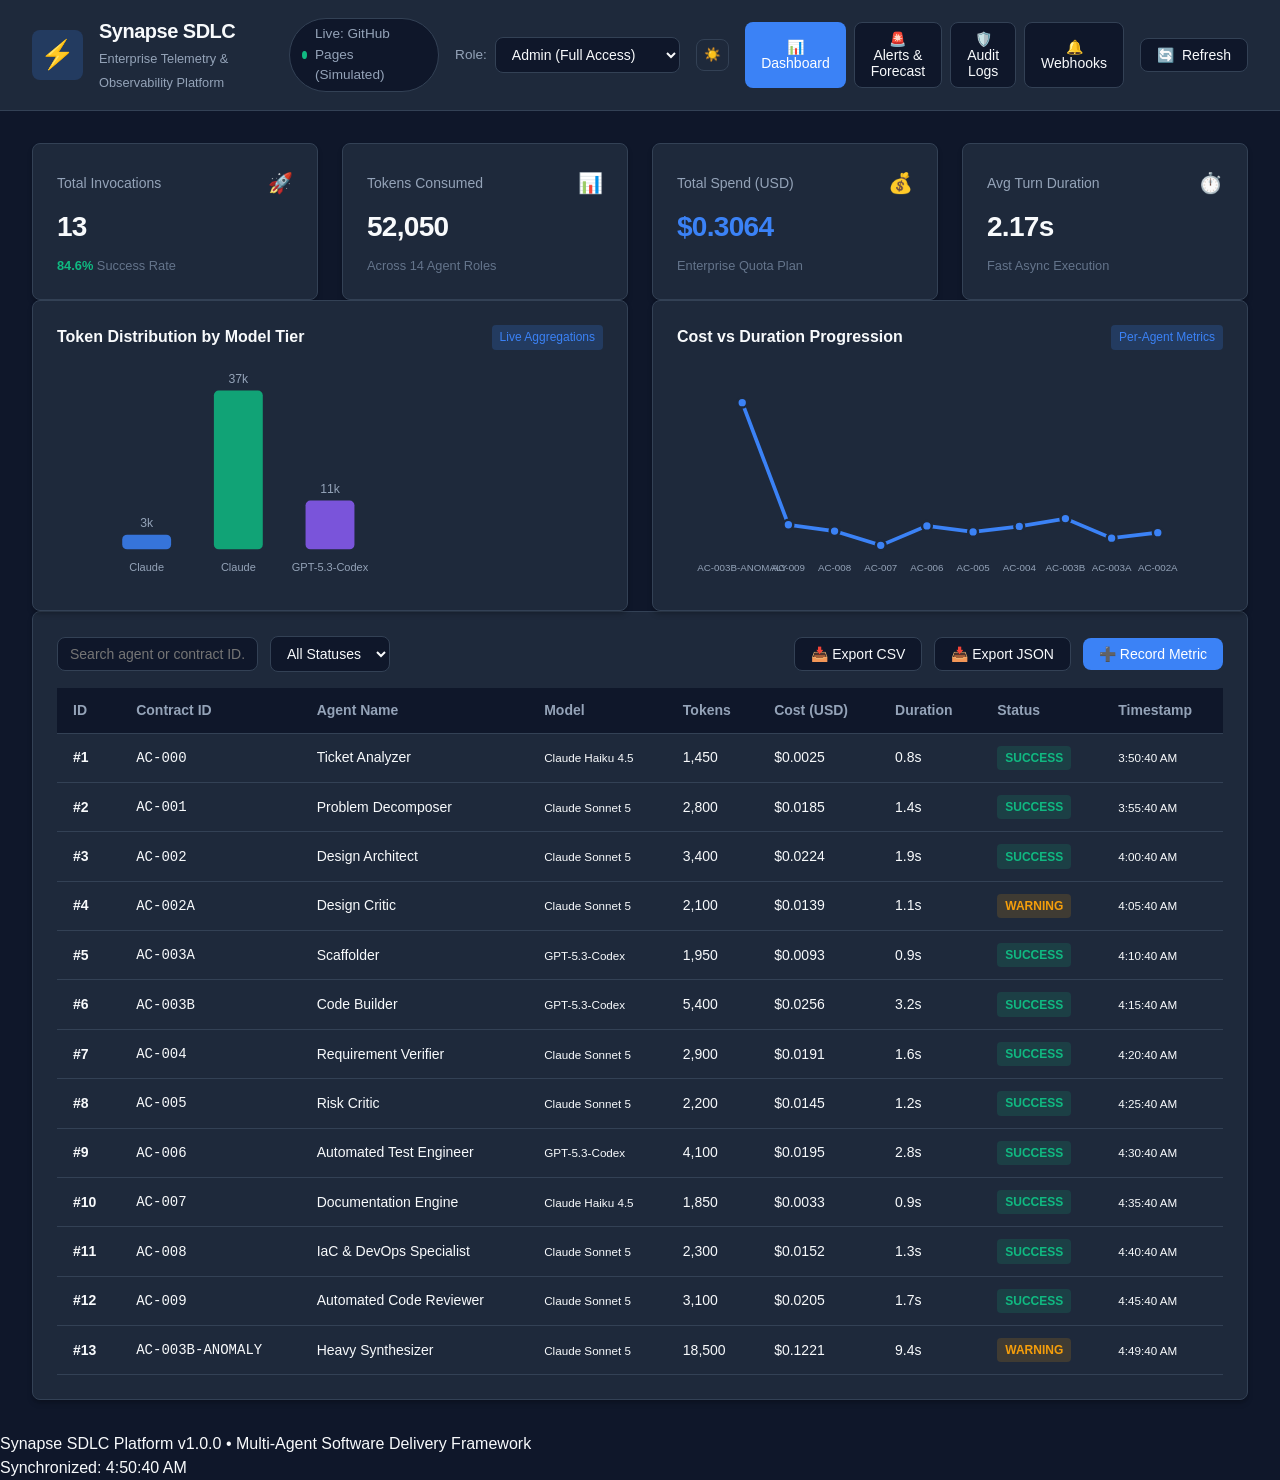
==== commit 6ca335d1: "fix(html): properly close view-webhooks div container" ====
--- a/index.html
+++ b/index.html
@@ -262,6 +262,8 @@
             </div>
           </div>
         </section>
+      </div>
+
       <!-- VIEW 4: Anomaly Alerts & Predictive Forecasting -->
       <div id="view-alerts" class="view-panel" style="display:none;">
         <section class="kpi-grid">
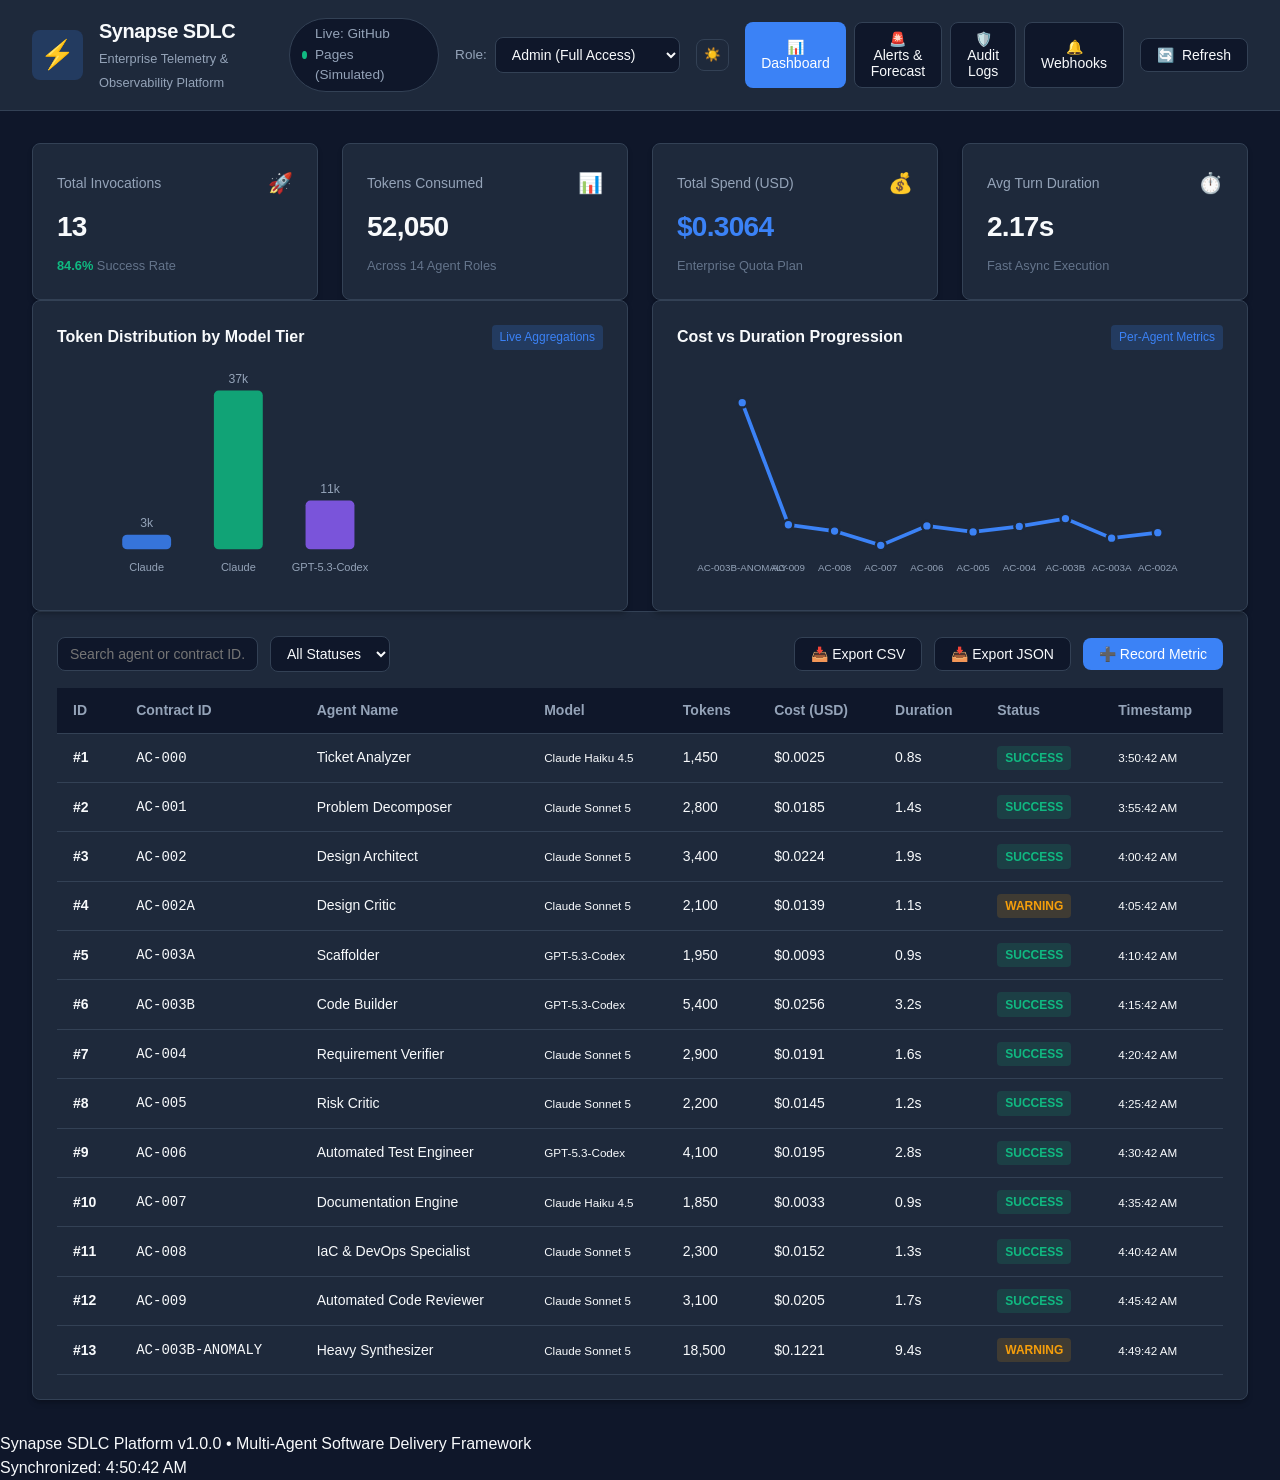
==== commit e445b718: "chore(release): bump app.js version to v2.1.0" ====
--- a/index.html
+++ b/index.html
@@ -422,6 +422,6 @@
     </footer>
   </div>
 
-  <script src="app.js?v=2.0.0"></script>
+  <script src="app.js?v=2.1.0"></script>
 </body>
 </html>
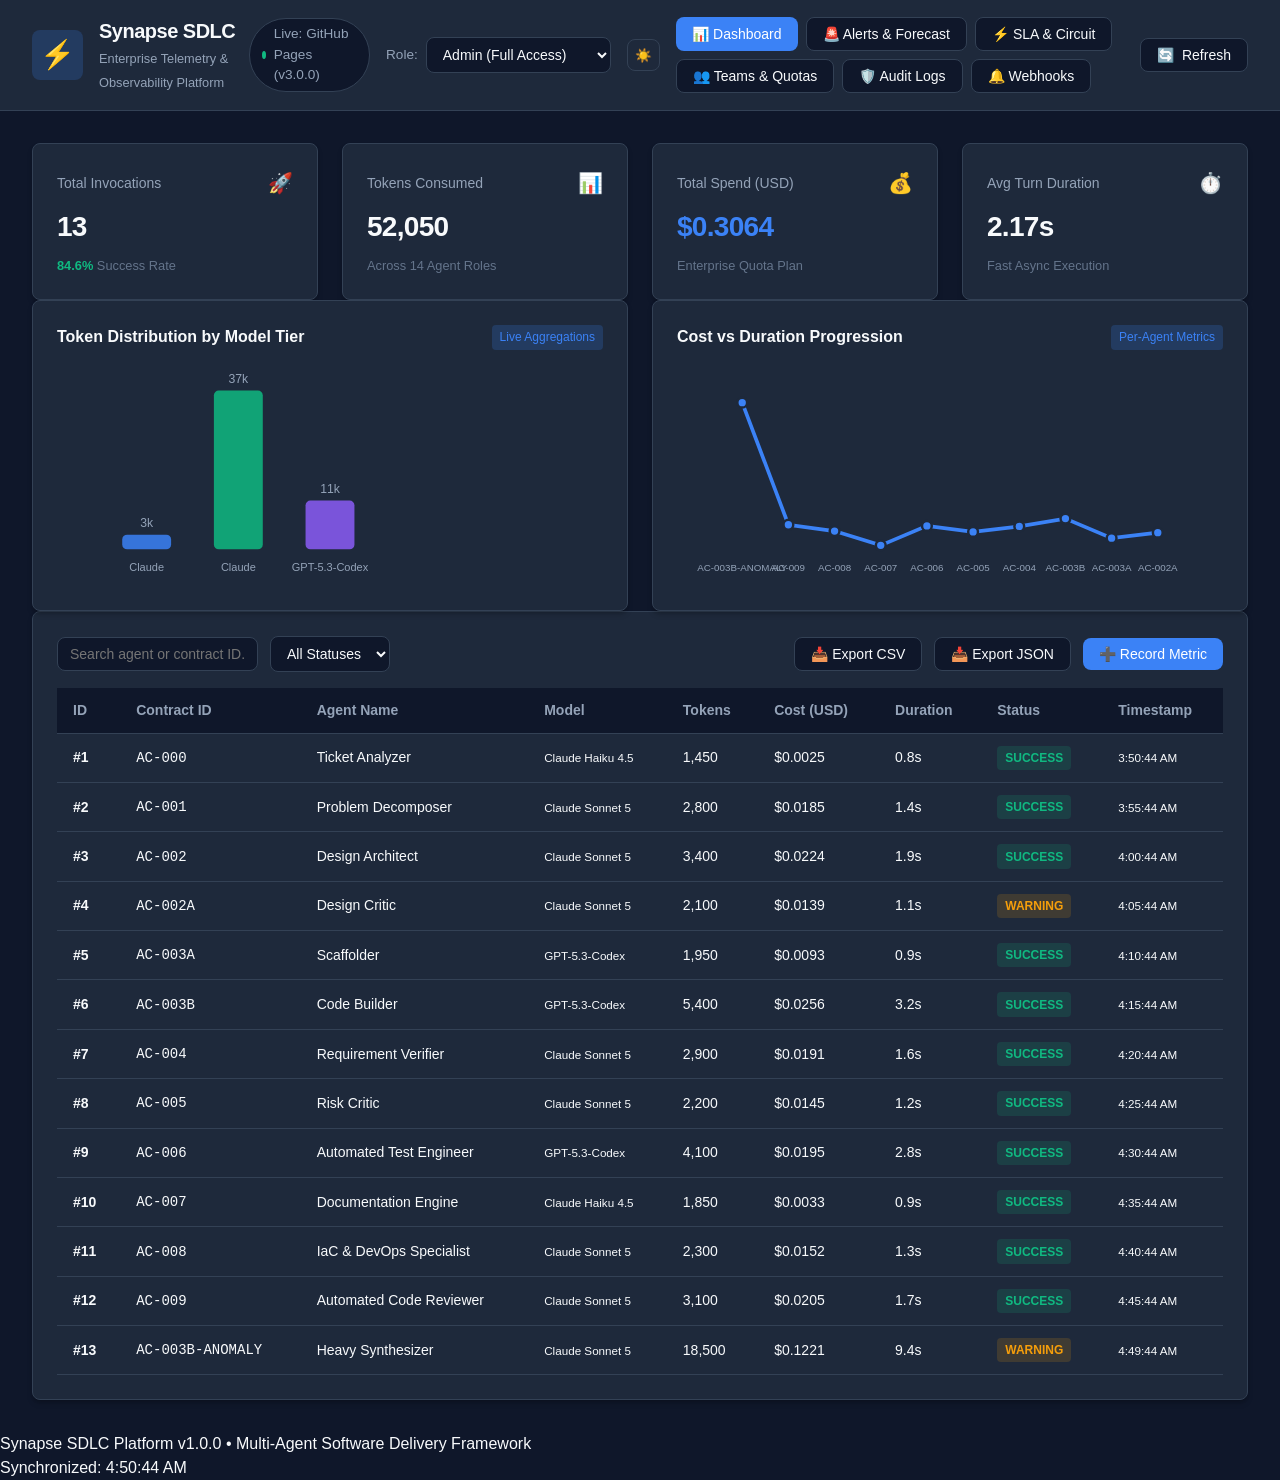
==== commit 8efc1b4f: "feat(release-v3): deliver SLA prediction, circuit breaker, and multi-tenant squad workspaces" ====
--- a/index.html
+++ b/index.html
@@ -44,9 +44,11 @@
         </button>
 
         <!-- Tab Navigation -->
-        <div class="nav-tabs" style="display:flex; gap:0.5rem;">
+        <div class="nav-tabs" style="display:flex; gap:0.5rem; flex-wrap:wrap;">
           <button id="tab-dashboard" class="btn btn-primary">📊 Dashboard</button>
           <button id="tab-alerts" class="btn btn-secondary">🚨 Alerts & Forecast</button>
+          <button id="tab-sla" class="btn btn-secondary">⚡ SLA & Circuit</button>
+          <button id="tab-teams" class="btn btn-secondary">👥 Teams & Quotas</button>
           <button id="tab-audit" class="btn btn-secondary">🛡️ Audit Logs</button>
           <button id="tab-webhooks" class="btn btn-secondary">🔔 Webhooks</button>
         </div>
@@ -338,6 +340,97 @@
               </thead>
               <tbody id="alerts-tbody">
                 <tr><td colspan="9" class="text-center" style="padding: 1.5rem; color: var(--text-muted);">Scanning for telemetry anomalies...</td></tr>
+              </tbody>
+            </table>
+          </div>
+        </section>
+      </div>
+
+      <!-- VIEW 5: SLA Prediction & Circuit Breaker -->
+      <div id="view-sla" class="view-panel" style="display:none;">
+        <section class="kpi-grid">
+          <div class="kpi-card">
+            <div class="kpi-header">
+              <span class="kpi-title">SLA Compliance Health</span>
+              <span class="kpi-icon">⚡</span>
+            </div>
+            <div class="kpi-value highlight" id="kpi-sla-status" style="color: var(--success);">OPTIMAL</div>
+            <div class="kpi-subtitle">Target P95 &le; 2.5s &bull; Error &le; 2%</div>
+          </div>
+
+          <div class="kpi-card">
+            <div class="kpi-header">
+              <span class="kpi-title">P95 Turn Latency</span>
+              <span class="kpi-icon">⏱️</span>
+            </div>
+            <div class="kpi-value" id="kpi-sla-p95">1.90s</div>
+            <div class="kpi-subtitle">P50: <span id="kpi-sla-p50">1.20s</span> &bull; P99: <span id="kpi-sla-p99">3.10s</span></div>
+          </div>
+
+          <div class="kpi-card">
+            <div class="kpi-header">
+              <span class="kpi-title">Breach Probability</span>
+              <span class="kpi-icon">🎯</span>
+            </div>
+            <div class="kpi-value" id="kpi-sla-breach">1.5%</div>
+            <div class="kpi-subtitle">Monte Carlo Velocity Model</div>
+          </div>
+
+          <div class="kpi-card">
+            <div class="kpi-header">
+              <span class="kpi-title">Circuit Breaker State</span>
+              <span class="kpi-icon">🛡️</span>
+            </div>
+            <div class="kpi-value highlight" id="kpi-cb-state" style="color: var(--success);">CLOSED</div>
+            <div class="kpi-subtitle">Tripped Count: <span id="kpi-cb-trips">0</span></div>
+          </div>
+        </section>
+
+        <!-- Circuit Breaker Interactive Controller -->
+        <section class="card" style="margin-top: 1.5rem;">
+          <div class="chart-header">
+            <h3>Automated Circuit Breaker Governor</h3>
+            <span class="badge" id="badge-cb-mode">Auto-Governor Active</span>
+          </div>
+          <div style="padding: 1rem 0; display: flex; flex-direction: column; gap: 1rem;">
+            <p style="color: var(--text-secondary); margin: 0; font-size: 0.9rem;" id="cb-reason-text">
+              All agent turn executions are proceeding normally within SLA parameters.
+            </p>
+            <div style="display: flex; gap: 1rem; align-items: center;">
+              <button id="btn-cb-trip" class="btn btn-secondary" style="border-color: #ef4444; color: #ef4444;">
+                <span>⚠️</span> Trip Breaker (Throttle Agents)
+              </button>
+              <button id="btn-cb-reset" class="btn btn-primary">
+                <span>🔄</span> Reset to Normal (Closed)
+              </button>
+            </div>
+          </div>
+        </section>
+      </div>
+
+      <!-- VIEW 6: Multi-Tenant Team Workspaces & Model Quota Matrix -->
+      <div id="view-teams" class="view-panel" style="display:none;">
+        <section class="table-card">
+          <div class="table-header">
+            <h3>Multi-Tenant Engineering Squad Workspaces</h3>
+            <span class="badge">Dynamic Tier Degradation &ge; 90%</span>
+          </div>
+          <div class="table-responsive">
+            <table class="data-table">
+              <thead>
+                <tr>
+                  <th>Squad ID</th>
+                  <th>Department Name</th>
+                  <th>Allocated Quota</th>
+                  <th>Tokens Spent</th>
+                  <th>Spend (USD)</th>
+                  <th>Utilization</th>
+                  <th>Active Model Tier</th>
+                  <th>Status</th>
+                </tr>
+              </thead>
+              <tbody id="teams-tbody">
+                <tr><td colspan="8" class="text-center" style="padding: 1.5rem; color: var(--text-muted);">Loading multi-tenant squad telemetry...</td></tr>
               </tbody>
             </table>
           </div>
@@ -422,6 +515,6 @@
     </footer>
   </div>
 
-  <script src="app.js?v=2.1.0"></script>
+  <script src="app.js?v=3.0.0"></script>
 </body>
 </html>
